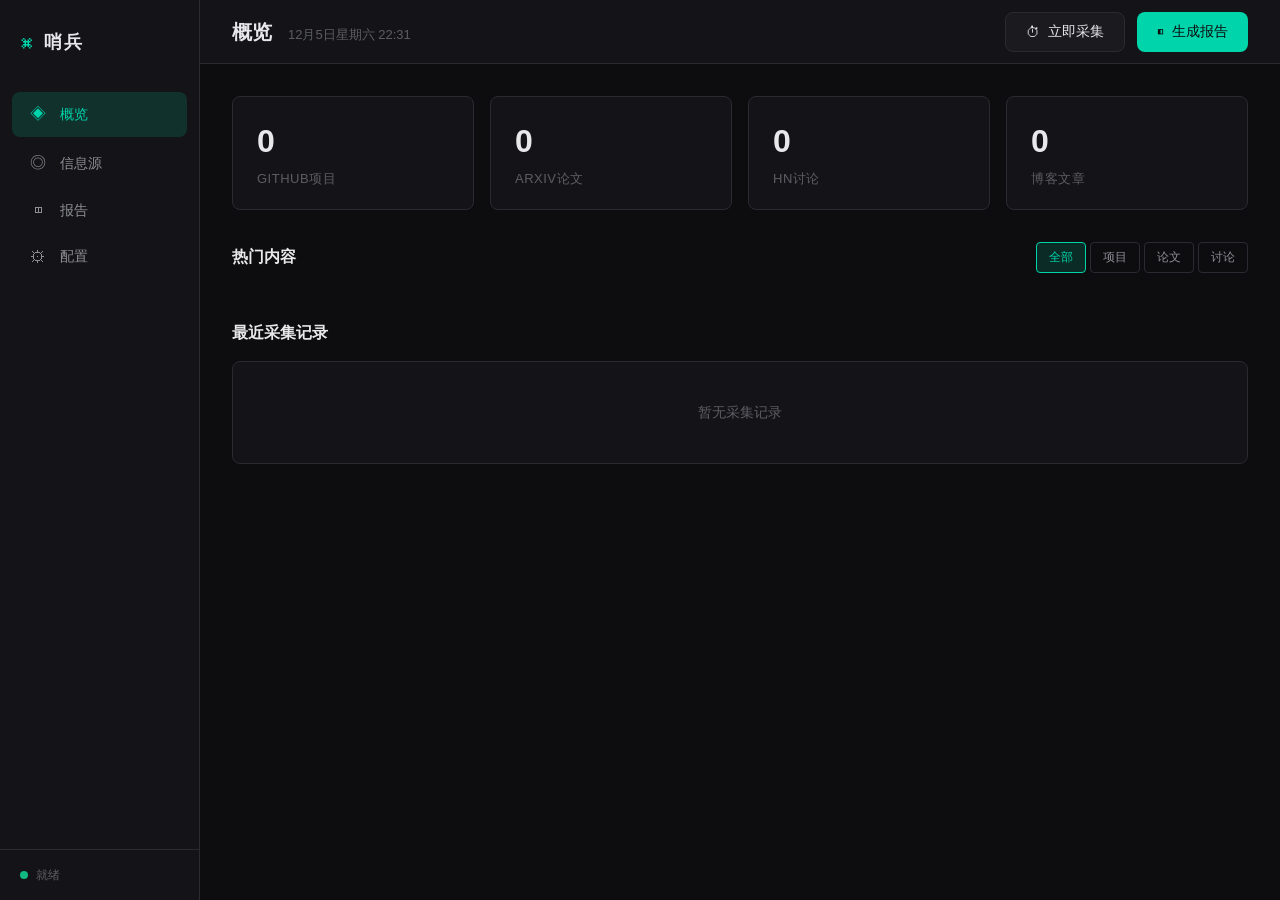
==== webui/index.html @ 41c2c597 "🎉 Initial commit: AI前沿哨兵开源Skill - 多源信息采集：GitHub Trending, arXiv, HackerNews, Twitter/X, RSS - 智能分析评分" ====
<!DOCTYPE html>
<html lang="zh-CN">
<head>
    <meta charset="UTF-8">
    <meta name="viewport" content="width=device-width, initial-scale=1.0">
    <title>AI前沿哨兵 - 控制台</title>
    <link rel="stylesheet" href="style.css">
</head>
<body>
    <div class="app">
        <!-- 侧边栏 -->
        <aside class="sidebar">
            <div class="logo">
                <span class="logo-icon">⌘</span>
                <span class="logo-text">哨兵</span>
            </div>
            
            <nav class="nav">
                <button class="nav-item active" data-view="dashboard">
                    <span class="nav-icon">◈</span>
                    <span class="nav-label">概览</span>
                </button>
                <button class="nav-item" data-view="sources">
                    <span class="nav-icon">◎</span>
                    <span class="nav-label">信息源</span>
                </button>
                <button class="nav-item" data-view="reports">
                    <span class="nav-icon">◫</span>
                    <span class="nav-label">报告</span>
                </button>
                <button class="nav-item" data-view="settings">
                    <span class="nav-icon">⚙</span>
                    <span class="nav-label">配置</span>
                </button>
            </nav>
            
            <div class="sidebar-footer">
                <div class="status-indicator">
                    <span class="status-dot"></span>
                    <span class="status-text">就绪</span>
                </div>
            </div>
        </aside>
        
        <!-- 主内容区 -->
        <main class="main">
            <!-- 顶部栏 -->
            <header class="header">
                <div class="header-title">
                    <h1 id="viewTitle">概览</h1>
                    <span class="header-time" id="currentTime"></span>
                </div>
                <div class="header-actions">
                    <button class="btn btn-secondary" id="collectBtn">
                        <span>⏱</span> 立即采集
                    </button>
                    <button class="btn btn-primary" id="reportBtn">
                        <span>◧</span> 生成报告
                    </button>
                </div>
            </header>
            
            <!-- 内容区域 -->
            <div class="content">
                <!-- 概览视图 -->
                <div class="view active" id="dashboardView">
                    <!-- 统计卡片 -->
                    <div class="stats-grid">
                        <div class="stat-card">
                            <div class="stat-value" id="statGithub">-</div>
                            <div class="stat-label">GitHub项目</div>
                        </div>
                        <div class="stat-card">
                            <div class="stat-value" id="statArxiv">-</div>
                            <div class="stat-label">arXiv论文</div>
                        </div>
                        <div class="stat-card">
                            <div class="stat-value" id="statHN">-</div>
                            <div class="stat-label">HN讨论</div>
                        </div>
                        <div class="stat-card">
                            <div class="stat-value" id="statBlogs">-</div>
                            <div class="stat-label">博客文章</div>
                        </div>
                    </div>
                    
                    <!-- 热门内容 -->
                    <section class="section">
                        <div class="section-header">
                            <h2>热门内容</h2>
                            <div class="filter-tabs">
                                <button class="tab active" data-filter="all">全部</button>
                                <button class="tab" data-filter="projects">项目</button>
                                <button class="tab" data-filter="papers">论文</button>
                                <button class="tab" data-filter="discussions">讨论</button>
                            </div>
                        </div>
                        <div class="content-list" id="hotContent">
                            <!-- 动态内容 -->
                        </div>
                    </section>
                    
                    <!-- 最近采集 -->
                    <section class="section">
                        <div class="section-header">
                            <h2>最近采集记录</h2>
                        </div>
                        <div class="log-list" id="logList">
                            <div class="log-empty">暂无采集记录</div>
                        </div>
                    </section>
                </div>
                
                <!-- 信息源视图 -->
                <div class="view" id="sourcesView">
                    <div class="sources-grid" id="sourcesGrid">
                        <!-- 动态生成 -->
                    </div>
                </div>
                
                <!-- 报告视图 -->
                <div class="view" id="reportsView">
                    <div class="report-controls">
                        <select class="select" id="reportType">
                            <option value="morning">晨报</option>
                            <option value="evening">晚报</option>
                        </select>
                        <button class="btn btn-primary" id="generateReportBtn">生成报告</button>
                    </div>
                    <div class="report-preview" id="reportPreview">
                        <div class="report-empty">
                            <p>点击"生成报告"按钮预览报告内容</p>
                        </div>
                    </div>
                </div>
                
                <!-- 配置视图 -->
                <div class="view" id="settingsView">
                    <div class="settings-group">
                        <h3>API配置</h3>
                        <div class="setting-item">
                            <label>Twitter Bearer Token</label>
                            <input type="password" id="twitterToken" placeholder="请输入Token">
                            <span class="setting-hint">用于采集Twitter内容，可选配置</span>
                        </div>
                    </div>
                    
                    <div class="settings-group">
                        <h3>关键词设置</h3>
                        <div class="setting-item">
                            <label>关注关键词</label>
                            <div class="tags-input" id="keywordsTags">
                                <input type="text" id="newKeyword" placeholder="输入关键词后按回车添加">
                            </div>
                            <span class="setting-hint">相关内容会获得额外加分</span>
                        </div>
                    </div>
                    
                    <div class="settings-group">
                        <h3>调度设置</h3>
                        <div class="setting-item">
                            <label class="toggle-label">
                                <input type="checkbox" id="morningEnabled" checked>
                                <span>晨报 (08:00)</span>
                            </label>
                        </div>
                        <div class="setting-item">
                            <label class="toggle-label">
                                <input type="checkbox" id="eveningEnabled" checked>
                                <span>晚报 (20:00)</span>
                            </label>
                        </div>
                    </div>
                    
                    <div class="settings-actions">
                        <button class="btn btn-primary" id="saveSettingsBtn">保存配置</button>
                    </div>
                </div>
            </div>
        </main>
    </div>
    
    <!-- Toast通知 -->
    <div class="toast-container" id="toastContainer"></div>
    
    <!-- 加载状态 -->
    <div class="loading-overlay" id="loadingOverlay">
        <div class="loading-spinner"></div>
        <span>采集中...</span>
    </div>
    
    <script src="app.js"></script>
</body>
</html>
---- webui/style.css ----
/* AI前沿哨兵 - 控制台样式 */
/* 深色主题，克制动效，强调功能性 */

:root {
    /* 色彩系统 - 避免AI味紫色 */
    --bg-primary: #0d0d0f;
    --bg-secondary: #141418;
    --bg-tertiary: #1a1a1f;
    --bg-hover: #222228;
    
    --text-primary: #e8e8eb;
    --text-secondary: #8e8e96;
    --text-muted: #5c5c64;
    
    --accent: #00d4aa;      /* 青色主色 */
    --accent-hover: #00e8bb;
    --accent-muted: rgba(0, 212, 170, 0.15);
    
    --warning: #f59e0b;
    --error: #ef4444;
    --success: #10b981;
    
    /* 边框 */
    --border: #2a2a32;
    --border-light: #3a3a44;
    
    /* 间距 */
    --sidebar-width: 200px;
    --header-height: 64px;
    --radius: 8px;
    --radius-sm: 4px;
}

* {
    margin: 0;
    padding: 0;
    box-sizing: border-box;
}

body {
    font-family: -apple-system, BlinkMacSystemFont, "Segoe UI", Roboto, "Helvetica Neue", Arial, sans-serif;
    font-size: 14px;
    line-height: 1.5;
    color: var(--text-primary);
    background: var(--bg-primary);
    -webkit-font-smoothing: antialiased;
}

/* 应用布局 */
.app {
    display: flex;
    min-height: 100vh;
}

/* 侧边栏 */
.sidebar {
    width: var(--sidebar-width);
    background: var(--bg-secondary);
    border-right: 1px solid var(--border);
    display: flex;
    flex-direction: column;
    position: fixed;
    top: 0;
    left: 0;
    height: 100vh;
}

.logo {
    padding: 24px 20px;
    display: flex;
    align-items: center;
    gap: 12px;
}

.logo-icon {
    font-size: 24px;
    color: var(--accent);
}

.logo-text {
    font-size: 18px;
    font-weight: 600;
    letter-spacing: 2px;
}

.nav {
    flex: 1;
    padding: 8px 12px;
    display: flex;
    flex-direction: column;
    gap: 4px;
}

.nav-item {
    display: flex;
    align-items: center;
    gap: 12px;
    padding: 12px 16px;
    background: transparent;
    border: none;
    border-radius: var(--radius);
    color: var(--text-secondary);
    cursor: pointer;
    transition: all 0.15s ease;
    text-align: left;
    width: 100%;
    font-size: 14px;
}

.nav-item:hover {
    background: var(--bg-hover);
    color: var(--text-primary);
}

.nav-item.active {
    background: var(--accent-muted);
    color: var(--accent);
}

.nav-icon {
    font-size: 16px;
    width: 20px;
    text-align: center;
}

.sidebar-footer {
    padding: 16px 20px;
    border-top: 1px solid var(--border);
}

.status-indicator {
    display: flex;
    align-items: center;
    gap: 8px;
    font-size: 12px;
    color: var(--text-muted);
}

.status-dot {
    width: 8px;
    height: 8px;
    border-radius: 50%;
    background: var(--success);
}

.status-indicator.working .status-dot {
    background: var(--warning);
    animation: pulse 1.5s infinite;
}

@keyframes pulse {
    0%, 100% { opacity: 1; }
    50% { opacity: 0.5; }
}

/* 主内容区 */
.main {
    flex: 1;
    margin-left: var(--sidebar-width);
    min-height: 100vh;
    display: flex;
    flex-direction: column;
}

/* 顶部栏 */
.header {
    height: var(--header-height);
    padding: 0 32px;
    border-bottom: 1px solid var(--border);
    display: flex;
    align-items: center;
    justify-content: space-between;
    background: var(--bg-secondary);
    position: sticky;
    top: 0;
    z-index: 100;
}

.header-title {
    display: flex;
    align-items: baseline;
    gap: 16px;
}

.header-title h1 {
    font-size: 20px;
    font-weight: 600;
}

.header-time {
    font-size: 13px;
    color: var(--text-muted);
}

.header-actions {
    display: flex;
    gap: 12px;
}

/* 按钮 */
.btn {
    padding: 10px 20px;
    border-radius: var(--radius);
    border: none;
    font-size: 14px;
    font-weight: 500;
    cursor: pointer;
    transition: all 0.15s ease;
    display: inline-flex;
    align-items: center;
    gap: 8px;
}

.btn-primary {
    background: var(--accent);
    color: var(--bg-primary);
}

.btn-primary:hover {
    background: var(--accent-hover);
}

.btn-secondary {
    background: var(--bg-tertiary);
    color: var(--text-primary);
    border: 1px solid var(--border);
}

.btn-secondary:hover {
    background: var(--bg-hover);
    border-color: var(--border-light);
}

/* 内容区域 */
.content {
    flex: 1;
    padding: 32px;
}

.view {
    display: none;
}

.view.active {
    display: block;
}

/* 统计卡片 */
.stats-grid {
    display: grid;
    grid-template-columns: repeat(4, 1fr);
    gap: 16px;
    margin-bottom: 32px;
}

.stat-card {
    background: var(--bg-secondary);
    border: 1px solid var(--border);
    border-radius: var(--radius);
    padding: 20px 24px;
}

.stat-value {
    font-size: 32px;
    font-weight: 700;
    color: var(--text-primary);
    margin-bottom: 4px;
}

.stat-label {
    font-size: 13px;
    color: var(--text-muted);
    text-transform: uppercase;
    letter-spacing: 0.5px;
}

/* 区块 */
.section {
    margin-bottom: 32px;
}

.section-header {
    display: flex;
    align-items: center;
    justify-content: space-between;
    margin-bottom: 16px;
}

.section-header h2 {
    font-size: 16px;
    font-weight: 600;
}

/* 过滤标签 */
.filter-tabs {
    display: flex;
    gap: 4px;
}

.tab {
    padding: 6px 12px;
    background: transparent;
    border: 1px solid var(--border);
    border-radius: var(--radius-sm);
    color: var(--text-secondary);
    font-size: 12px;
    cursor: pointer;
    transition: all 0.15s ease;
}

.tab:hover {
    border-color: var(--border-light);
    color: var(--text-primary);
}

.tab.active {
    background: var(--accent-muted);
    border-color: var(--accent);
    color: var(--accent);
}

/* 内容列表 */
.content-list {
    display: flex;
    flex-direction: column;
    gap: 8px;
}

.content-item {
    background: var(--bg-secondary);
    border: 1px solid var(--border);
    border-radius: var(--radius);
    padding: 16px 20px;
    display: grid;
    grid-template-columns: 1fr auto;
    gap: 16px;
    align-items: center;
    transition: border-color 0.15s ease;
}

.content-item:hover {
    border-color: var(--border-light);
}

.content-item-header {
    display: flex;
    align-items: center;
    gap: 12px;
    margin-bottom: 8px;
}

.content-source {
    font-size: 11px;
    padding: 2px 8px;
    background: var(--bg-tertiary);
    border-radius: var(--radius-sm);
    color: var(--text-muted);
    text-transform: uppercase;
}

.content-title {
    font-size: 14px;
    font-weight: 500;
    color: var(--text-primary);
    text-decoration: none;
}

.content-title:hover {
    color: var(--accent);
}

.content-meta {
    font-size: 12px;
    color: var(--text-muted);
    display: flex;
    align-items: center;
    gap: 12px;
}

.content-score {
    text-align: right;
}

.score-value {
    font-size: 18px;
    font-weight: 600;
    color: var(--accent);
}

.score-label {
    font-size: 11px;
    color: var(--text-muted);
}

/* 日志列表 */
.log-list {
    background: var(--bg-secondary);
    border: 1px solid var(--border);
    border-radius: var(--radius);
    max-height: 300px;
    overflow-y: auto;
}

.log-empty {
    padding: 40px;
    text-align: center;
    color: var(--text-muted);
}

.log-item {
    padding: 12px 16px;
    border-bottom: 1px solid var(--border);
    display: flex;
    align-items: center;
    gap: 12px;
    font-size: 13px;
}

.log-item:last-child {
    border-bottom: none;
}

.log-time {
    color: var(--text-muted);
    font-family: monospace;
    font-size: 12px;
}

.log-message {
    flex: 1;
}

.log-status {
    padding: 2px 8px;
    border-radius: var(--radius-sm);
    font-size: 11px;
    text-transform: uppercase;
}

.log-status.success {
    background: rgba(16, 185, 129, 0.15);
    color: var(--success);
}

.log-status.error {
    background: rgba(239, 68, 68, 0.15);
    color: var(--error);
}

.log-status.pending {
    background: rgba(245, 158, 11, 0.15);
    color: var(--warning);
}

/* 信息源网格 */
.sources-grid {
    display: grid;
    grid-template-columns: repeat(auto-fill, minmax(280px, 1fr));
    gap: 16px;
}

.source-card {
    background: var(--bg-secondary);
    border: 1px solid var(--border);
    border-radius: var(--radius);
    padding: 20px;
}

.source-card-header {
    display: flex;
    align-items: center;
    justify-content: space-between;
    margin-bottom: 16px;
}

.source-name {
    font-size: 15px;
    font-weight: 600;
}

.source-toggle {
    position: relative;
    width: 44px;
    height: 24px;
}

.source-toggle input {
    opacity: 0;
    width: 0;
    height: 0;
}

.toggle-slider {
    position: absolute;
    cursor: pointer;
    top: 0;
    left: 0;
    right: 0;
    bottom: 0;
    background: var(--bg-tertiary);
    border-radius: 24px;
    transition: 0.2s;
}

.toggle-slider:before {
    position: absolute;
    content: "";
    height: 18px;
    width: 18px;
    left: 3px;
    bottom: 3px;
    background: var(--text-muted);
    border-radius: 50%;
    transition: 0.2s;
}

.source-toggle input:checked + .toggle-slider {
    background: var(--accent-muted);
}

.source-toggle input:checked + .toggle-slider:before {
    transform: translateX(20px);
    background: var(--accent);
}

.source-stats {
    display: grid;
    grid-template-columns: repeat(2, 1fr);
    gap: 12px;
}

.source-stat {
    text-align: center;
    padding: 12px;
    background: var(--bg-tertiary);
    border-radius: var(--radius-sm);
}

.source-stat-value {
    font-size: 20px;
    font-weight: 600;
    color: var(--text-primary);
}

.source-stat-label {
    font-size: 11px;
    color: var(--text-muted);
    text-transform: uppercase;
}

.source-card-actions {
    margin-top: 16px;
    display: flex;
    gap: 8px;
}

.source-btn {
    flex: 1;
    padding: 8px;
    background: var(--bg-tertiary);
    border: 1px solid var(--border);
    border-radius: var(--radius-sm);
    color: var(--text-secondary);
    font-size: 12px;
    cursor: pointer;
    transition: all 0.15s ease;
}

.source-btn:hover {
    background: var(--bg-hover);
    color: var(--text-primary);
}

/* 报告预览 */
.report-controls {
    display: flex;
    gap: 12px;
    margin-bottom: 24px;
}

.select {
    padding: 10px 16px;
    background: var(--bg-secondary);
    border: 1px solid var(--border);
    border-radius: var(--radius);
    color: var(--text-primary);
    font-size: 14px;
    cursor: pointer;
}

.select:focus {
    outline: none;
    border-color: var(--accent);
}

.report-preview {
    background: var(--bg-secondary);
    border: 1px solid var(--border);
    border-radius: var(--radius);
    padding: 32px;
    min-height: 400px;
    max-height: 600px;
    overflow-y: auto;
}

.report-empty {
    display: flex;
    align-items: center;
    justify-content: center;
    height: 300px;
    color: var(--text-muted);
}

.report-content {
    font-size: 14px;
    line-height: 1.8;
}

.report-content h1 {
    font-size: 24px;
    margin-bottom: 24px;
    padding-bottom: 16px;
    border-bottom: 1px solid var(--border);
}

.report-content h2 {
    font-size: 18px;
    margin: 24px 0 16px;
    color: var(--accent);
}

.report-content h3 {
    font-size: 15px;
    margin: 16px 0 12px;
}

.report-content p {
    margin-bottom: 12px;
}

.report-content ul {
    margin-left: 20px;
    margin-bottom: 12px;
}

.report-content li {
    margin-bottom: 6px;
}

.report-content a {
    color: var(--accent);
    text-decoration: none;
}

.report-content a:hover {
    text-decoration: underline;
}

/* 配置页面 */
.settings-group {
    background: var(--bg-secondary);
    border: 1px solid var(--border);
    border-radius: var(--radius);
    padding: 24px;
    margin-bottom: 24px;
}

.settings-group h3 {
    font-size: 15px;
    font-weight: 600;
    margin-bottom: 20px;
    padding-bottom: 12px;
    border-bottom: 1px solid var(--border);
}

.setting-item {
    margin-bottom: 20px;
}

.setting-item:last-child {
    margin-bottom: 0;
}

.setting-item > label {
    display: block;
    font-size: 13px;
    font-weight: 500;
    margin-bottom: 8px;
    color: var(--text-primary);
}

.setting-item input[type="text"],
.setting-item input[type="password"] {
    width: 100%;
    max-width: 400px;
    padding: 10px 14px;
    background: var(--bg-tertiary);
    border: 1px solid var(--border);
    border-radius: var(--radius);
    color: var(--text-primary);
    font-size: 14px;
}

.setting-item input:focus {
    outline: none;
    border-color: var(--accent);
}

.setting-hint {
    display: block;
    font-size: 12px;
    color: var(--text-muted);
    margin-top: 6px;
}

.toggle-label {
    display: flex;
    align-items: center;
    gap: 12px;
    cursor: pointer;
}

.toggle-label input {
    width: 18px;
    height: 18px;
    accent-color: var(--accent);
}

.tags-input {
    display: flex;
    flex-wrap: wrap;
    gap: 8px;
    padding: 8px 12px;
    background: var(--bg-tertiary);
    border: 1px solid var(--border);
    border-radius: var(--radius);
    max-width: 500px;
}

.tags-input input {
    flex: 1;
    min-width: 120px;
    background: transparent;
    border: none;
    color: var(--text-primary);
    font-size: 14px;
    outline: none;
}

.tag {
    display: inline-flex;
    align-items: center;
    gap: 6px;
    padding: 4px 10px;
    background: var(--accent-muted);
    border-radius: var(--radius-sm);
    color: var(--accent);
    font-size: 12px;
}

.tag-remove {
    cursor: pointer;
    opacity: 0.7;
}

.tag-remove:hover {
    opacity: 1;
}

.settings-actions {
    margin-top: 24px;
}

/* Toast通知 */
.toast-container {
    position: fixed;
    bottom: 24px;
    right: 24px;
    display: flex;
    flex-direction: column;
    gap: 8px;
    z-index: 1000;
}

.toast {
    padding: 14px 20px;
    background: var(--bg-secondary);
    border: 1px solid var(--border);
    border-radius: var(--radius);
    color: var(--text-primary);
    font-size: 14px;
    box-shadow: 0 4px 12px rgba(0, 0, 0, 0.3);
    animation: slideIn 0.2s ease;
}

.toast.success {
    border-left: 3px solid var(--success);
}

.toast.error {
    border-left: 3px solid var(--error);
}

@keyframes slideIn {
    from {
        transform: translateX(100%);
        opacity: 0;
    }
    to {
        transform: translateX(0);
        opacity: 1;
    }
}

/* 加载遮罩 */
.loading-overlay {
    position: fixed;
    top: 0;
    left: 0;
    right: 0;
    bottom: 0;
    background: rgba(13, 13, 15, 0.9);
    display: none;
    flex-direction: column;
    align-items: center;
    justify-content: center;
    gap: 16px;
    z-index: 1000;
}

.loading-overlay.active {
    display: flex;
}

.loading-spinner {
    width: 40px;
    height: 40px;
    border: 3px solid var(--border);
    border-top-color: var(--accent);
    border-radius: 50%;
    animation: spin 0.8s linear infinite;
}

@keyframes spin {
    to { transform: rotate(360deg); }
}

/* 响应式 */
@media (max-width: 1024px) {
    .stats-grid {
        grid-template-columns: repeat(2, 1fr);
    }
}

@media (max-width: 768px) {
    .sidebar {
        width: 60px;
    }
    
    .logo-text,
    .nav-label {
        display: none;
    }
    
    .nav-item {
        justify-content: center;
        padding: 12px;
    }
    
    .main {
        margin-left: 60px;
    }
    
    .content {
        padding: 20px;
    }
    
    .stats-grid {
        grid-template-columns: 1fr;
    }
}
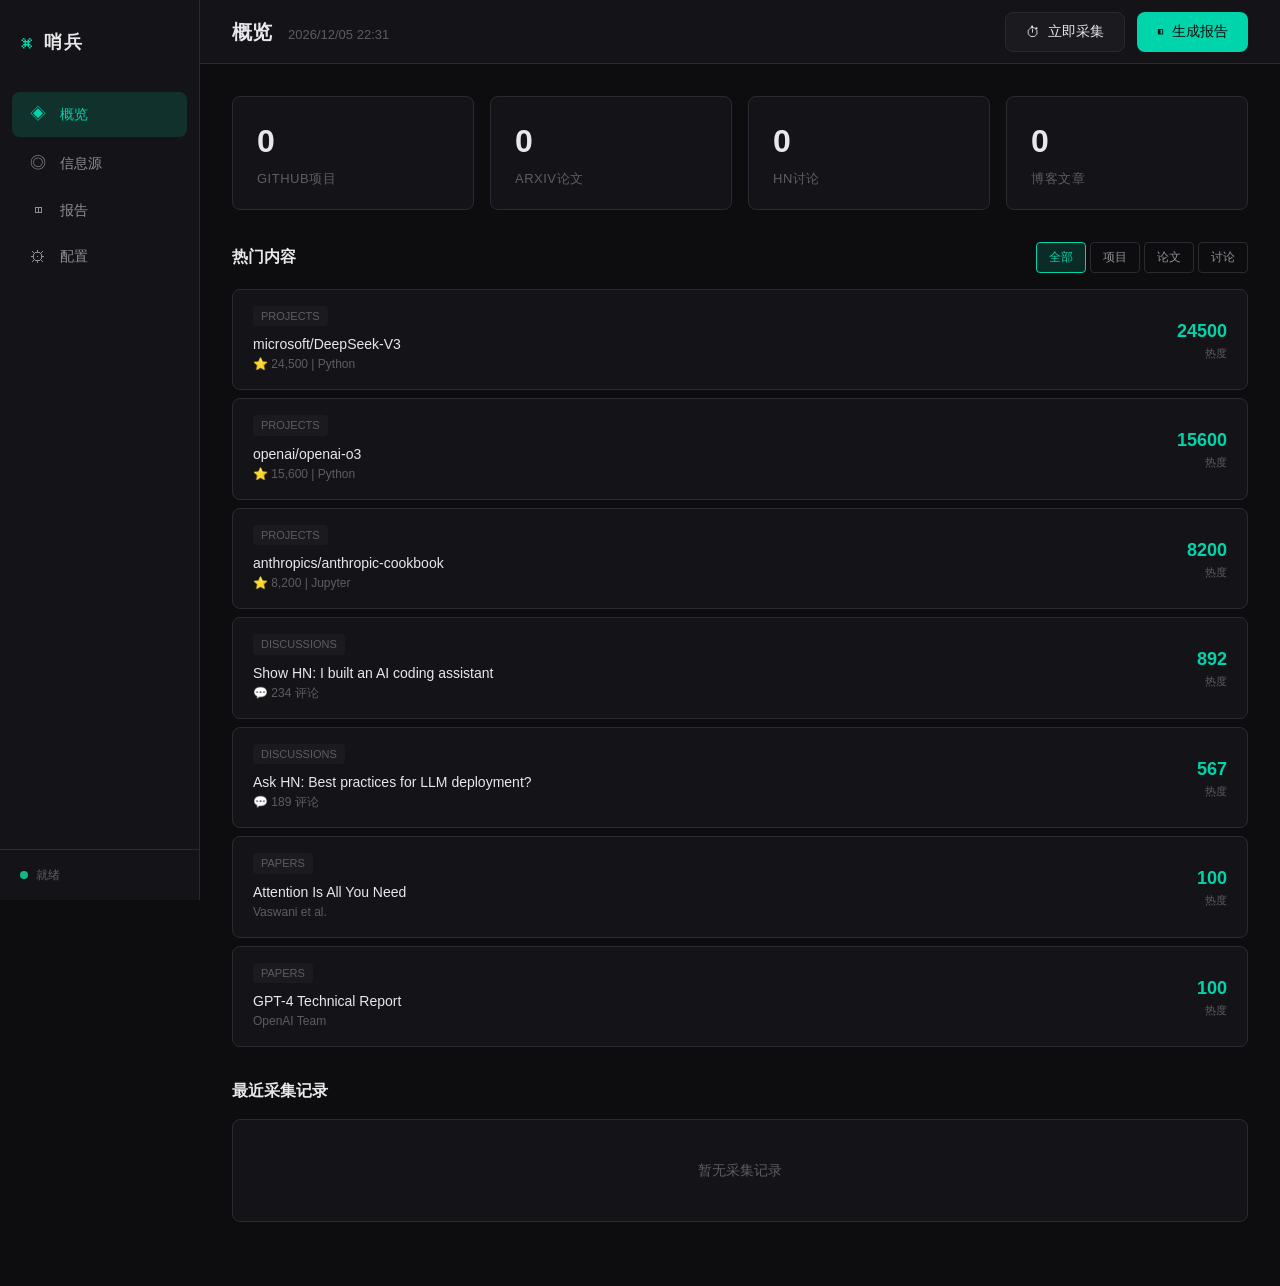
==== commit 738caad7: "优化WebUI信息源管理和README文档 - 添加分类筛选、快速添加模板、帮助提示" ====
--- a/webui/index.html
+++ b/webui/index.html
@@ -62,7 +62,7 @@
             
             <!-- 内容区域 -->
             <div class="content">
-                <!-- 概览视图 -->
+                <!-- ==================== 概览视图 ==================== -->
                 <div class="view active" id="dashboardView">
                     <!-- 统计卡片 -->
                     <div class="stats-grid">
@@ -111,14 +111,76 @@
                     </section>
                 </div>
                 
-                <!-- 信息源视图 -->
+                <!-- ==================== 信息源视图 ==================== -->
                 <div class="view" id="sourcesView">
+                    <!-- 信息源页面头部 -->
+                    <div class="sources-header">
+                        <div class="sources-header-left">
+                            <h2>信息源管理</h2>
+                            <p class="sources-header-desc">管理和监控您的AI情报采集来源</p>
+                        </div>
+                        <button class="btn btn-primary" id="addSourceBtn">
+                            <span>+</span> 添加信息源
+                        </button>
+                    </div>
+                    
+                    <!-- 分类标签 -->
+                    <div class="sources-filters">
+                        <button class="filter-btn active" data-filter="all">
+                            <span>📦</span> 全部
+                        </button>
+                        <button class="filter-btn" data-filter="official-blog">
+                            <span>🏢</span> 官方博客
+                        </button>
+                        <button class="filter-btn" data-filter="tech-community">
+                            <span>💬</span> 技术社区
+                        </button>
+                        <button class="filter-btn" data-filter="academic">
+                            <span>📚</span> 学术论文
+                        </button>
+                        <button class="filter-btn" data-filter="social">
+                            <span>🌐</span> 社交媒体
+                        </button>
+                        <button class="filter-btn" data-filter="tutorial">
+                            <span>📖</span> 教程博客
+                        </button>
+                        <button class="filter-btn" data-filter="custom">
+                            <span>✏️</span> 自定义
+                        </button>
+                    </div>
+                    
+                    <!-- 信息源网格 -->
                     <div class="sources-grid" id="sourcesGrid">
                         <!-- 动态生成 -->
                     </div>
-                </div>
-                
-                <!-- 报告视图 -->
+                    
+                    <!-- 帮助提示 -->
+                    <div class="sources-help">
+                        <div class="help-card">
+                            <div class="help-icon">💡</div>
+                            <div class="help-content">
+                                <h4>什么是信息源？</h4>
+                                <p>信息源是您获取AI情报的渠道，比如某个博客、论坛或论文网站。每个信息源会定期采集最新内容，帮助您及时了解行业动态。</p>
+                            </div>
+                        </div>
+                        <div class="help-card">
+                            <div class="help-icon">🔗</div>
+                            <div class="help-content">
+                                <h4>如何添加自定义信息源？</h4>
+                                <p>点击"添加信息源"按钮，填写博客名称和RSS订阅地址即可。大多数博客网站底部都有RSS图标，点击即可获取订阅地址。</p>
+                            </div>
+                        </div>
+                        <div class="help-card">
+                            <div class="help-icon">⚡</div>
+                            <div class="help-content">
+                                <h4>快速添加模板</h4>
+                                <p>在添加信息源弹窗中，我们提供了一些常用的AI博客模板，点击即可一键添加，省去手动输入的麻烦。</p>
+                            </div>
+                        </div>
+                    </div>
+                </div>
+                
+                <!-- ==================== 报告视图 ==================== -->
                 <div class="view" id="reportsView">
                     <div class="report-controls">
                         <select class="select" id="reportType">
@@ -134,14 +196,14 @@
                     </div>
                 </div>
                 
-                <!-- 配置视图 -->
+                <!-- ==================== 配置视图 ==================== -->
                 <div class="view" id="settingsView">
                     <div class="settings-group">
                         <h3>API配置</h3>
                         <div class="setting-item">
                             <label>Twitter Bearer Token</label>
                             <input type="password" id="twitterToken" placeholder="请输入Token">
-                            <span class="setting-hint">用于采集Twitter内容，可选配置</span>
+                            <span class="setting-hint">用于采集Twitter内容，可选配置。获取方式：<a href="https://developer.twitter.com" target="_blank">Twitter开发者平台</a></span>
                         </div>
                     </div>
                     
@@ -152,7 +214,7 @@
                             <div class="tags-input" id="keywordsTags">
                                 <input type="text" id="newKeyword" placeholder="输入关键词后按回车添加">
                             </div>
-                            <span class="setting-hint">相关内容会获得额外加分</span>
+                            <span class="setting-hint">相关内容会获得额外加分。例如：LLM、GPT、Claude、Stable Diffusion 等</span>
                         </div>
                     </div>
                     
@@ -161,13 +223,13 @@
                         <div class="setting-item">
                             <label class="toggle-label">
                                 <input type="checkbox" id="morningEnabled" checked>
-                                <span>晨报 (08:00)</span>
+                                <span>晨报 (08:00) - 推送隔夜重要动态</span>
                             </label>
                         </div>
                         <div class="setting-item">
                             <label class="toggle-label">
                                 <input type="checkbox" id="eveningEnabled" checked>
-                                <span>晚报 (20:00)</span>
+                                <span>晚报 (20:00) - 推送全天热点汇总</span>
                             </label>
                         </div>
                     </div>
@@ -178,6 +240,68 @@
                 </div>
             </div>
         </main>
+    </div>
+    
+    <!-- ==================== 添加信息源模态框 ==================== -->
+    <div class="modal" id="addSourceModal">
+        <div class="modal-content">
+            <div class="modal-header">
+                <h3>添加信息源</h3>
+                <button class="modal-close" id="closeModal">×</button>
+            </div>
+            
+            <div class="modal-body">
+                <!-- 快速添加区域 -->
+                <div class="quick-add-section" id="quickAddSection">
+                    <h4>🏎️ 快速添加 - 热门AI博客</h4>
+                    <p class="quick-add-hint">点击即可一键添加以下常用信息源</p>
+                    
+                    <!-- 分类标签 -->
+                    <div class="category-tabs">
+                        <button class="category-tab active" data-category="all">全部</button>
+                        <button class="category-tab" data-category="official-blog">🏢 官方博客</button>
+                        <button class="category-tab" data-category="tutorial">📖 教程博客</button>
+                    </div>
+                    
+                    <div class="quick-add-grid" id="quickAddTemplates">
+                        <!-- 动态生成 -->
+                    </div>
+                </div>
+                
+                <!-- 手动添加表单 -->
+                <div class="manual-add-section">
+                    <h4>✏️ 手动添加自定义源</h4>
+                    <form id="addSourceForm">
+                        <div class="form-group">
+                            <label for="sourceName">信息源名称 *</label>
+                            <input type="text" id="sourceName" placeholder="例如：OpenAI 官方博客" required>
+                        </div>
+                        <div class="form-group">
+                            <label for="sourceUrl">RSS订阅地址 *</label>
+                            <input type="url" id="sourceUrl" placeholder="https://example.com/feed.xml" required>
+                            <span class="form-hint">大多数网站底部有RSS图标，或在URL后加 /feed、/rss</span>
+                        </div>
+                        <div class="form-group">
+                            <label for="sourceDesc">描述（可选）</label>
+                            <input type="text" id="sourceDesc" placeholder="简短描述这个信息源">
+                        </div>
+                        <button type="submit" class="btn btn-primary btn-block">添加信息源</button>
+                    </form>
+                </div>
+                
+                <!-- RSS说明 -->
+                <div class="rss-guide">
+                    <h4>🔍 如何找到RSS订阅地址？</h4>
+                    <ol>
+                        <li>打开目标博客或新闻网站</li>
+                        <li>查找页面底部是否有 <code>RSS</code>、<code>Feed</code> 或 <code>订阅</code> 图标</li>
+                        <li>点击RSS图标，复制浏览器地址栏的URL</li>
+                        <li>如果找不到，可以尝试在网站域名后加 <code>/feed</code>、<code>/rss</code> 或 <code>/atom.xml</code></li>
+                    </ol>
+                    <p class="rss-tip">💡 <strong>提示：</strong>大多数主流博客平台（WordPress、Medium等）都支持RSS</p>
+                </div>
+            </div>
+        </div>
     </div>
     
     <!-- Toast通知 -->
@@ -190,5 +314,23 @@
     </div>
     
     <script src="app.js"></script>
+    
+    <!-- 信息源分类筛选脚本 -->
+    <script>
+        // 页面加载完成后绑定分类筛选事件
+        document.addEventListener('DOMContentLoaded', () => {
+            const filterBtns = document.querySelectorAll('.sources-filters .filter-btn');
+            filterBtns.forEach(btn => {
+                btn.addEventListener('click', () => {
+                    filterBtns.forEach(b => b.classList.remove('active'));
+                    btn.classList.add('active');
+                    const filter = btn.dataset.filter;
+                    if (typeof renderSources === 'function') {
+                        renderSources(filter);
+                    }
+                });
+            });
+        });
+    </script>
 </body>
 </html>
--- a/webui/style.css
+++ b/webui/style.css
@@ -1,8 +1,11 @@
 /* AI前沿哨兵 - 控制台样式 */
 /* 深色主题，克制动效，强调功能性 */
 
+/* ============================================
+   变量定义
+   ============================================ */
 :root {
-    /* 色彩系统 - 避免AI味紫色 */
+    /* 色彩系统 */
     --bg-primary: #0d0d0f;
     --bg-secondary: #141418;
     --bg-tertiary: #1a1a1f;
@@ -29,8 +32,12 @@
     --header-height: 64px;
     --radius: 8px;
     --radius-sm: 4px;
-}
-
+    --radius-lg: 12px;
+}
+
+/* ============================================
+   基础样式
+   ============================================ */
 * {
     margin: 0;
     padding: 0;
@@ -46,13 +53,17 @@
     -webkit-font-smoothing: antialiased;
 }
 
-/* 应用布局 */
+/* ============================================
+   应用布局
+   ============================================ */
 .app {
     display: flex;
     min-height: 100vh;
 }
 
-/* 侧边栏 */
+/* ============================================
+   侧边栏
+   ============================================ */
 .sidebar {
     width: var(--sidebar-width);
     background: var(--bg-secondary);
@@ -153,7 +164,9 @@
     50% { opacity: 0.5; }
 }
 
-/* 主内容区 */
+/* ============================================
+   主内容区
+   ============================================ */
 .main {
     flex: 1;
     margin-left: var(--sidebar-width);
@@ -197,7 +210,9 @@
     gap: 12px;
 }
 
-/* 按钮 */
+/* ============================================
+   按钮
+   ============================================ */
 .btn {
     padding: 10px 20px;
     border-radius: var(--radius);
@@ -231,7 +246,14 @@
     border-color: var(--border-light);
 }
 
-/* 内容区域 */
+.btn-block {
+    width: 100%;
+    justify-content: center;
+}
+
+/* ============================================
+   内容区域
+   ============================================ */
 .content {
     flex: 1;
     padding: 32px;
@@ -245,7 +267,9 @@
     display: block;
 }
 
-/* 统计卡片 */
+/* ============================================
+   统计卡片
+   ============================================ */
 .stats-grid {
     display: grid;
     grid-template-columns: repeat(4, 1fr);
@@ -274,7 +298,9 @@
     letter-spacing: 0.5px;
 }
 
-/* 区块 */
+/* ============================================
+   区块
+   ============================================ */
 .section {
     margin-bottom: 32px;
 }
@@ -319,7 +345,9 @@
     color: var(--accent);
 }
 
-/* 内容列表 */
+/* ============================================
+   内容列表
+   ============================================ */
 .content-list {
     display: flex;
     flex-direction: column;
@@ -392,7 +420,9 @@
     color: var(--text-muted);
 }
 
-/* 日志列表 */
+/* ============================================
+   日志列表
+   ============================================ */
 .log-list {
     background: var(--bg-secondary);
     border: 1px solid var(--border);
@@ -452,11 +482,71 @@
     color: var(--warning);
 }
 
+/* ============================================
+   信息源管理页面
+   ============================================ */
+.sources-header {
+    display: flex;
+    align-items: flex-start;
+    justify-content: space-between;
+    margin-bottom: 24px;
+}
+
+.sources-header-left h2 {
+    font-size: 20px;
+    font-weight: 600;
+    margin-bottom: 4px;
+}
+
+.sources-header-desc {
+    color: var(--text-muted);
+    font-size: 14px;
+}
+
+/* 分类筛选按钮 */
+.sources-filters {
+    display: flex;
+    flex-wrap: wrap;
+    gap: 8px;
+    margin-bottom: 24px;
+    padding: 16px;
+    background: var(--bg-secondary);
+    border: 1px solid var(--border);
+    border-radius: var(--radius);
+}
+
+.filter-btn {
+    display: flex;
+    align-items: center;
+    gap: 6px;
+    padding: 8px 14px;
+    background: var(--bg-tertiary);
+    border: 1px solid var(--border);
+    border-radius: var(--radius);
+    color: var(--text-secondary);
+    font-size: 13px;
+    cursor: pointer;
+    transition: all 0.15s ease;
+}
+
+.filter-btn:hover {
+    background: var(--bg-hover);
+    color: var(--text-primary);
+    border-color: var(--border-light);
+}
+
+.filter-btn.active {
+    background: var(--accent-muted);
+    border-color: var(--accent);
+    color: var(--accent);
+}
+
 /* 信息源网格 */
 .sources-grid {
     display: grid;
-    grid-template-columns: repeat(auto-fill, minmax(280px, 1fr));
+    grid-template-columns: repeat(auto-fill, minmax(300px, 1fr));
     gap: 16px;
+    margin-bottom: 32px;
 }
 
 .source-card {
@@ -464,13 +554,33 @@
     border: 1px solid var(--border);
     border-radius: var(--radius);
     padding: 20px;
+    transition: border-color 0.15s ease;
+}
+
+.source-card:hover {
+    border-color: var(--border-light);
+}
+
+.source-card-custom {
+    border-color: var(--accent);
+    border-style: dashed;
 }
 
 .source-card-header {
     display: flex;
     align-items: center;
     justify-content: space-between;
-    margin-bottom: 16px;
+    margin-bottom: 12px;
+}
+
+.source-title-row {
+    display: flex;
+    align-items: center;
+    gap: 8px;
+}
+
+.source-icon {
+    font-size: 18px;
 }
 
 .source-name {
@@ -478,6 +588,72 @@
     font-weight: 600;
 }
 
+.source-category-tag {
+    display: inline-block;
+    padding: 4px 10px;
+    background: var(--bg-tertiary);
+    border-radius: var(--radius-sm);
+    font-size: 11px;
+    color: var(--text-muted);
+    margin-bottom: 12px;
+}
+
+.source-description {
+    color: var(--text-secondary);
+    font-size: 13px;
+    line-height: 1.6;
+    margin-bottom: 12px;
+}
+
+.source-detail-hint {
+    padding: 10px 12px;
+    background: var(--bg-tertiary);
+    border-radius: var(--radius-sm);
+    font-size: 12px;
+    color: var(--text-muted);
+    margin-bottom: 16px;
+    cursor: help;
+}
+
+.source-url-preview {
+    display: flex;
+    align-items: center;
+    gap: 8px;
+    padding: 8px 12px;
+    background: var(--bg-tertiary);
+    border-radius: var(--radius-sm);
+    margin-bottom: 12px;
+    font-size: 12px;
+}
+
+.url-label {
+    color: var(--text-muted);
+}
+
+.url-value {
+    color: var(--accent);
+    font-family: monospace;
+    overflow: hidden;
+    text-overflow: ellipsis;
+    white-space: nowrap;
+}
+
+.source-tags {
+    display: flex;
+    flex-wrap: wrap;
+    gap: 6px;
+    margin-bottom: 12px;
+}
+
+.source-tag {
+    padding: 2px 8px;
+    background: var(--accent-muted);
+    border-radius: var(--radius-sm);
+    font-size: 11px;
+    color: var(--accent);
+}
+
+/* 开关 */
 .source-toggle {
     position: relative;
     width: 44px;
@@ -523,10 +699,12 @@
     background: var(--accent);
 }
 
+/* 信息源统计 */
 .source-stats {
     display: grid;
     grid-template-columns: repeat(2, 1fr);
     gap: 12px;
+    margin-bottom: 16px;
 }
 
 .source-stat {
@@ -548,6 +726,7 @@
     text-transform: uppercase;
 }
 
+/* 信息源卡片操作按钮 */
 .source-card-actions {
     margin-top: 16px;
     display: flex;
@@ -571,7 +750,396 @@
     color: var(--text-primary);
 }
 
-/* 报告预览 */
+.source-btn-danger {
+    color: var(--error);
+    border-color: var(--error);
+}
+
+.source-btn-danger:hover {
+    background: rgba(239, 68, 68, 0.1);
+}
+
+/* 信息源分类标题 */
+.sources-section-title {
+    grid-column: 1 / -1;
+    display: flex;
+    align-items: center;
+    gap: 8px;
+    padding: 16px 0;
+    font-size: 14px;
+    font-weight: 600;
+    color: var(--accent);
+    border-bottom: 1px dashed var(--border);
+    margin-top: 8px;
+}
+
+.sources-section-icon {
+    font-size: 16px;
+}
+
+.sources-count {
+    padding: 2px 8px;
+    background: var(--accent-muted);
+    border-radius: var(--radius-sm);
+    font-size: 12px;
+    color: var(--accent);
+}
+
+/* 空状态提示 */
+.sources-empty-hint {
+    grid-column: 1 / -1;
+    text-align: center;
+    padding: 48px 24px;
+    background: var(--bg-secondary);
+    border: 1px dashed var(--border);
+    border-radius: var(--radius);
+    color: var(--text-muted);
+}
+
+.sources-empty-hint p {
+    font-size: 14px;
+    margin-bottom: 8px;
+}
+
+.hint-sub {
+    font-size: 13px !important;
+    color: var(--text-muted);
+}
+
+/* 帮助提示卡片 */
+.sources-help {
+    display: grid;
+    grid-template-columns: repeat(auto-fit, minmax(280px, 1fr));
+    gap: 16px;
+    margin-top: 32px;
+    padding-top: 32px;
+    border-top: 1px solid var(--border);
+}
+
+.help-card {
+    display: flex;
+    gap: 16px;
+    padding: 20px;
+    background: var(--bg-secondary);
+    border: 1px solid var(--border);
+    border-radius: var(--radius);
+}
+
+.help-icon {
+    font-size: 24px;
+    flex-shrink: 0;
+}
+
+.help-content h4 {
+    font-size: 14px;
+    font-weight: 600;
+    margin-bottom: 8px;
+    color: var(--text-primary);
+}
+
+.help-content p {
+    font-size: 13px;
+    color: var(--text-secondary);
+    line-height: 1.6;
+}
+
+/* ============================================
+   模态框
+   ============================================ */
+.modal {
+    display: none;
+    position: fixed;
+    top: 0;
+    left: 0;
+    width: 100%;
+    height: 100%;
+    background: rgba(0, 0, 0, 0.7);
+    z-index: 1000;
+    align-items: center;
+    justify-content: center;
+    backdrop-filter: blur(4px);
+}
+
+.modal.active {
+    display: flex;
+}
+
+.modal-content {
+    background: var(--bg-secondary);
+    border: 1px solid var(--border);
+    border-radius: var(--radius-lg);
+    width: 90%;
+    max-width: 700px;
+    max-height: 90vh;
+    overflow-y: auto;
+}
+
+.modal-header {
+    display: flex;
+    align-items: center;
+    justify-content: space-between;
+    padding: 20px 24px;
+    border-bottom: 1px solid var(--border);
+}
+
+.modal-header h3 {
+    font-size: 18px;
+    font-weight: 600;
+}
+
+.modal-close {
+    width: 32px;
+    height: 32px;
+    display: flex;
+    align-items: center;
+    justify-content: center;
+    background: transparent;
+    border: none;
+    color: var(--text-muted);
+    font-size: 24px;
+    cursor: pointer;
+    border-radius: var(--radius-sm);
+    transition: all 0.15s ease;
+}
+
+.modal-close:hover {
+    background: var(--bg-hover);
+    color: var(--text-primary);
+}
+
+.modal-body {
+    padding: 24px;
+}
+
+/* 快速添加区域 */
+.quick-add-section {
+    margin-bottom: 32px;
+}
+
+.quick-add-section h4 {
+    font-size: 15px;
+    font-weight: 600;
+    margin-bottom: 8px;
+}
+
+.quick-add-hint {
+    font-size: 13px;
+    color: var(--text-muted);
+    margin-bottom: 16px;
+}
+
+/* 分类标签 */
+.category-tabs {
+    display: flex;
+    flex-wrap: wrap;
+    gap: 8px;
+    margin-bottom: 16px;
+}
+
+.category-tab {
+    padding: 6px 12px;
+    background: var(--bg-tertiary);
+    border: 1px solid var(--border);
+    border-radius: var(--radius-sm);
+    color: var(--text-secondary);
+    font-size: 12px;
+    cursor: pointer;
+    transition: all 0.15s ease;
+}
+
+.category-tab:hover {
+    background: var(--bg-hover);
+    color: var(--text-primary);
+}
+
+.category-tab.active {
+    background: var(--accent-muted);
+    border-color: var(--accent);
+    color: var(--accent);
+}
+
+/* 快速添加网格 */
+.quick-add-grid {
+    display: flex;
+    flex-direction: column;
+    gap: 8px;
+}
+
+.quick-add-card {
+    display: flex;
+    align-items: center;
+    gap: 12px;
+    padding: 12px 16px;
+    background: var(--bg-tertiary);
+    border: 1px solid var(--border);
+    border-radius: var(--radius);
+    transition: all 0.15s ease;
+}
+
+.quick-add-card:hover {
+    border-color: var(--border-light);
+}
+
+.quick-add-card.added {
+    opacity: 0.6;
+}
+
+.quick-add-icon {
+    font-size: 24px;
+    width: 40px;
+    height: 40px;
+    display: flex;
+    align-items: center;
+    justify-content: center;
+    background: var(--bg-secondary);
+    border-radius: var(--radius);
+}
+
+.quick-add-info {
+    flex: 1;
+}
+
+.quick-add-name {
+    font-size: 14px;
+    font-weight: 500;
+    margin-bottom: 2px;
+}
+
+.quick-add-desc {
+    font-size: 12px;
+    color: var(--text-muted);
+    margin-bottom: 4px;
+}
+
+.quick-add-tags {
+    display: flex;
+    gap: 4px;
+}
+
+.quick-tag {
+    padding: 1px 6px;
+    background: var(--accent-muted);
+    border-radius: var(--radius-sm);
+    font-size: 10px;
+    color: var(--accent);
+}
+
+.quick-add-btn {
+    padding: 8px 16px;
+    background: var(--accent);
+    border: none;
+    border-radius: var(--radius-sm);
+    color: var(--bg-primary);
+    font-size: 12px;
+    font-weight: 500;
+    cursor: pointer;
+    transition: all 0.15s ease;
+}
+
+.quick-add-btn:hover {
+    background: var(--accent-hover);
+}
+
+.quick-add-btn.added,
+.quick-add-btn:disabled {
+    background: var(--bg-hover);
+    color: var(--text-muted);
+    cursor: not-allowed;
+}
+
+/* 手动添加区域 */
+.manual-add-section {
+    padding-top: 24px;
+    border-top: 1px solid var(--border);
+    margin-bottom: 24px;
+}
+
+.manual-add-section h4 {
+    font-size: 15px;
+    font-weight: 600;
+    margin-bottom: 16px;
+}
+
+.form-group {
+    margin-bottom: 16px;
+}
+
+.form-group label {
+    display: block;
+    font-size: 13px;
+    font-weight: 500;
+    margin-bottom: 6px;
+    color: var(--text-primary);
+}
+
+.form-group input {
+    width: 100%;
+    padding: 10px 14px;
+    background: var(--bg-tertiary);
+    border: 1px solid var(--border);
+    border-radius: var(--radius);
+    color: var(--text-primary);
+    font-size: 14px;
+    transition: border-color 0.15s ease;
+}
+
+.form-group input:focus {
+    outline: none;
+    border-color: var(--accent);
+}
+
+.form-group input::placeholder {
+    color: var(--text-muted);
+}
+
+.form-hint {
+    display: block;
+    font-size: 12px;
+    color: var(--text-muted);
+    margin-top: 6px;
+}
+
+/* RSS指南 */
+.rss-guide {
+    padding: 16px;
+    background: var(--bg-tertiary);
+    border-radius: var(--radius);
+}
+
+.rss-guide h4 {
+    font-size: 13px;
+    font-weight: 600;
+    margin-bottom: 12px;
+}
+
+.rss-guide ol {
+    margin-left: 20px;
+    font-size: 13px;
+    color: var(--text-secondary);
+    line-height: 1.8;
+}
+
+.rss-guide code {
+    padding: 2px 6px;
+    background: var(--bg-secondary);
+    border-radius: var(--radius-sm);
+    font-family: monospace;
+    color: var(--accent);
+}
+
+.rss-tip {
+    margin-top: 12px;
+    font-size: 12px;
+    color: var(--text-muted);
+}
+
+.rss-tip strong {
+    color: var(--text-secondary);
+}
+
+/* ============================================
+   报告预览
+   ============================================ */
 .report-controls {
     display: flex;
     gap: 12px;
@@ -656,7 +1224,9 @@
     text-decoration: underline;
 }
 
-/* 配置页面 */
+/* ============================================
+   配置页面
+   ============================================ */
 .settings-group {
     background: var(--bg-secondary);
     border: 1px solid var(--border);
@@ -713,6 +1283,16 @@
     margin-top: 6px;
 }
 
+.setting-hint a {
+    color: var(--accent);
+    text-decoration: none;
+}
+
+.setting-hint a:hover {
+    text-decoration: underline;
+}
+
+/* 开关标签 */
 .toggle-label {
     display: flex;
     align-items: center;
@@ -720,12 +1300,39 @@
     cursor: pointer;
 }
 
-.toggle-label input {
+.toggle-label input[type="checkbox"] {
+    width: 40px;
+    height: 22px;
+    appearance: none;
+    background: var(--bg-tertiary);
+    border-radius: 11px;
+    position: relative;
+    cursor: pointer;
+    transition: background 0.2s;
+}
+
+.toggle-label input[type="checkbox"]:before {
+    content: "";
+    position: absolute;
     width: 18px;
     height: 18px;
-    accent-color: var(--accent);
-}
-
+    border-radius: 50%;
+    background: var(--text-muted);
+    top: 2px;
+    left: 2px;
+    transition: all 0.2s;
+}
+
+.toggle-label input[type="checkbox"]:checked {
+    background: var(--accent-muted);
+}
+
+.toggle-label input[type="checkbox"]:checked:before {
+    transform: translateX(18px);
+    background: var(--accent);
+}
+
+/* 标签输入 */
 .tags-input {
     display: flex;
     flex-wrap: wrap;
@@ -739,23 +1346,27 @@
 
 .tags-input input {
     flex: 1;
-    min-width: 120px;
+    min-width: 150px;
+    padding: 4px 0;
     background: transparent;
     border: none;
     color: var(--text-primary);
     font-size: 14px;
+}
+
+.tags-input input:focus {
     outline: none;
 }
 
 .tag {
     display: inline-flex;
     align-items: center;
-    gap: 6px;
+    gap: 4px;
     padding: 4px 10px;
     background: var(--accent-muted);
     border-radius: var(--radius-sm);
-    color: var(--accent);
     font-size: 12px;
+    color: var(--accent);
 }
 
 .tag-remove {
@@ -771,65 +1382,69 @@
     margin-top: 24px;
 }
 
-/* Toast通知 */
+/* ============================================
+   Toast通知
+   ============================================ */
 .toast-container {
     position: fixed;
-    bottom: 24px;
-    right: 24px;
+    top: 20px;
+    right: 20px;
+    z-index: 2000;
     display: flex;
     flex-direction: column;
     gap: 8px;
-    z-index: 1000;
 }
 
 .toast {
-    padding: 14px 20px;
+    padding: 12px 20px;
     background: var(--bg-secondary);
     border: 1px solid var(--border);
     border-radius: var(--radius);
     color: var(--text-primary);
     font-size: 14px;
     box-shadow: 0 4px 12px rgba(0, 0, 0, 0.3);
-    animation: slideIn 0.2s ease;
-}
-
-.toast.success {
-    border-left: 3px solid var(--success);
-}
-
-.toast.error {
-    border-left: 3px solid var(--error);
-}
-
-@keyframes slideIn {
-    from {
-        transform: translateX(100%);
-        opacity: 0;
-    }
-    to {
-        transform: translateX(0);
-        opacity: 1;
-    }
-}
-
-/* 加载遮罩 */
+    transform: translateX(100%);
+    opacity: 0;
+    transition: all 0.3s ease;
+}
+
+.toast.show {
+    transform: translateX(0);
+    opacity: 1;
+}
+
+.toast-success {
+    border-color: var(--success);
+    background: rgba(16, 185, 129, 0.1);
+}
+
+.toast-error {
+    border-color: var(--error);
+    background: rgba(239, 68, 68, 0.1);
+}
+
+.toast-warning {
+    border-color: var(--warning);
+    background: rgba(245, 158, 11, 0.1);
+}
+
+/* ============================================
+   加载状态
+   ============================================ */
 .loading-overlay {
+    display: none;
     position: fixed;
     top: 0;
     left: 0;
-    right: 0;
-    bottom: 0;
-    background: rgba(13, 13, 15, 0.9);
-    display: none;
+    width: 100%;
+    height: 100%;
+    background: rgba(0, 0, 0, 0.7);
+    z-index: 3000;
+    align-items: center;
+    justify-content: center;
     flex-direction: column;
-    align-items: center;
-    justify-content: center;
     gap: 16px;
-    z-index: 1000;
-}
-
-.loading-overlay.active {
-    display: flex;
+    color: var(--text-primary);
 }
 
 .loading-spinner {
@@ -838,17 +1453,27 @@
     border: 3px solid var(--border);
     border-top-color: var(--accent);
     border-radius: 50%;
-    animation: spin 0.8s linear infinite;
+    animation: spin 1s linear infinite;
 }
 
 @keyframes spin {
     to { transform: rotate(360deg); }
 }
 
-/* 响应式 */
+/* ============================================
+   响应式设计
+   ============================================ */
 @media (max-width: 1024px) {
     .stats-grid {
         grid-template-columns: repeat(2, 1fr);
+    }
+    
+    .sources-grid {
+        grid-template-columns: 1fr;
+    }
+    
+    .sources-help {
+        grid-template-columns: 1fr;
     }
 }
 
@@ -862,20 +1487,25 @@
         display: none;
     }
     
-    .nav-item {
-        justify-content: center;
-        padding: 12px;
-    }
-    
     .main {
         margin-left: 60px;
     }
     
     .content {
-        padding: 20px;
+        padding: 16px;
     }
     
-    .stats-grid {
-        grid-template-columns: 1fr;
+    .header {
+        padding: 0 16px;
     }
-}
+    
+    .sources-filters {
+        overflow-x: auto;
+        flex-wrap: nowrap;
+        padding-bottom: 12px;
+    }
+    
+    .filter-btn {
+        flex-shrink: 0;
+    }
+}
